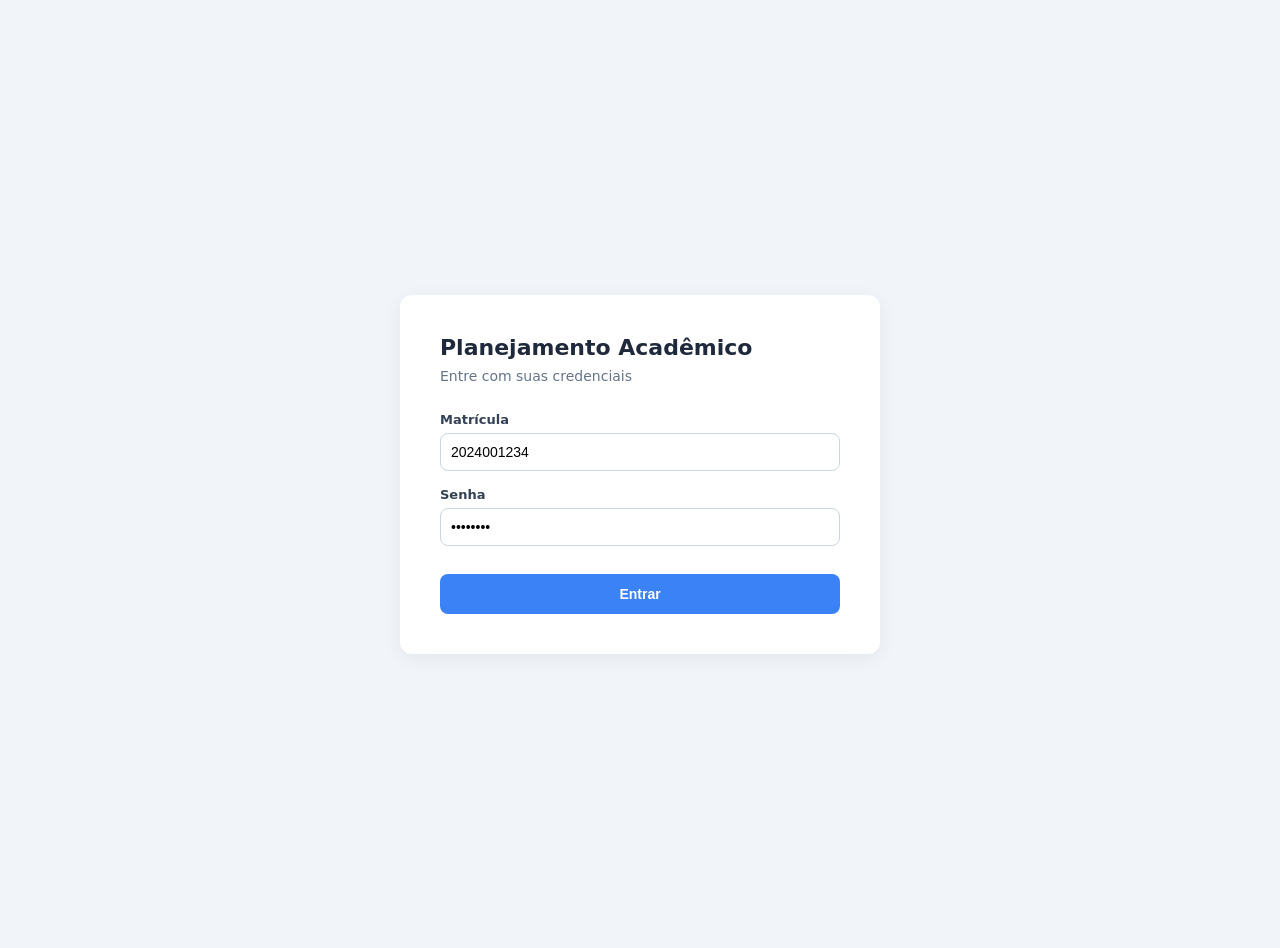
==== index.html @ 9d6e342e "primeiro commit" ====
<!DOCTYPE html>
<html lang="pt-BR">
<head>
  <meta charset="UTF-8">
  <meta name="viewport" content="width=device-width, initial-scale=1.0">
  <title>Login — Planejamento Acadêmico</title>
  <link rel="stylesheet" href="assets/estilo.css">
</head>
<body>

  <div style="min-height: 100vh; display: flex; align-items: center; justify-content: center; background: #f1f5f9; padding: 24px;">
    <div style="background: white; border-radius: 12px; padding: 40px; width: 100%; max-width: 400px; box-shadow: 0 4px 20px rgba(0,0,0,0.06);">

      <h1 style="margin: 0 0 8px 0; font-size: 22px; color: #1e293b;">Planejamento Acadêmico</h1>
      <p style="margin: 0 0 28px 0; color: #64748b; font-size: 14px;">
        Entre com suas credenciais
      </p>

      <label style="display: block; font-size: 13px; font-weight: 600; color: #334155; margin-bottom: 6px;">
        Matrícula
      </label>
      <input type="text" value="2024001234"
             style="width: 100%; padding: 10px; border: 1px solid #cbd5e1; border-radius: 8px; font-size: 14px; margin-bottom: 16px; box-sizing: border-box;">

      <label style="display: block; font-size: 13px; font-weight: 600; color: #334155; margin-bottom: 6px;">
        Senha
      </label>
      <input type="password" value="••••••••"
             style="width: 100%; padding: 10px; border: 1px solid #cbd5e1; border-radius: 8px; font-size: 14px; margin-bottom: 28px; box-sizing: border-box;">

      <button id="btn-entrar"
              style="width: 100%; padding: 12px; background: #3b82f6; color: white; border: none; border-radius: 8px; font-size: 14px; font-weight: 600; cursor: pointer;">
        Entrar
      </button>

    </div>
  </div>

  <script>
    document.getElementById('btn-entrar').addEventListener('click', () => {
      const curso = localStorage.getItem('aluno_curso');
      const versao = localStorage.getItem('aluno_versao');

      if (curso && versao) {
        window.location.href = 'aluno/fluxograma.html';
      } else {
        window.location.href = 'escolher-curso.html';
      }
    });
  </script>

</body>
</html>
---- assets/estilo.css ----
body {
  font-family: system-ui, -apple-system, sans-serif;
  background: #f1f5f9;
  margin: 0;
}

.layout {
  display: flex;
  min-height: 100vh;
}

.sidebar {
  width: 250px;
  background: #1e293b;
  color: white;
  padding: 20px 0;
  min-height: 100vh;
  flex-shrink: 0;
}

.sidebar h1 {
  font-size: 16px;
  padding: 0 20px;
  margin: 0 0 20px 0;
}

.sidebar a {
  display: block;
  padding: 12px 20px;
  color: #cbd5e1;
  text-decoration: none;
  font-size: 14px;
}

.sidebar a:hover {
  background: #334155;
  color: white;
}

.sidebar a.ativo {
  background: #334155;
  color: white;
  border-left: 4px solid #3b82f6;
}

.conteudo {
  flex: 1;
  padding: 24px;
  min-width: 0;
}

/* Cards de disciplina */
.periodo {
  display: flex;
  gap: 20px;
  overflow-x: auto;
  padding-bottom: 16px;
  align-items: flex-start;
}

.coluna {
  flex-shrink: 0;
  width: 220px;
}

.coluna h2 {
  font-size: 13px;
  color: #64748b;
  text-transform: uppercase;
  text-align: center;
  margin: 0 0 12px 0;
}

.coluna.coluna-optativas {
  background: #f8fafc;
  border-left: 2px solid #e2e8f0;
  padding-left: 16px;
  padding-right: 8px;
  max-height: 70vh;
  overflow-y: auto;
  z-index: 1;
}

.coluna.coluna-optativas h2 {
  position: sticky;
  top: 0;
  background: #f8fafc;
  padding: 8px 0;
  z-index: 2;
  border-bottom: 1px solid #e2e8f0;
}
.disciplina {
  padding: 12px;
  border-radius: 8px;
  border: 2px solid;
  margin-bottom: 10px;
  cursor: pointer;
  transition: all 0.2s;
}

.disciplina:hover {
  transform: translateY(-2px);
  box-shadow: 0 4px 12px rgba(0,0,0,0.1);
}

.disciplina .codigo {
  font-size: 11px;
  opacity: 0.7;
  margin: 0;
}

.disciplina .nome {
  font-size: 14px;
  font-weight: 600;
  margin: 4px 0;
}

.disciplina .estado {
  font-size: 11px;
  opacity: 0.7;
  margin: 0;
}

/* Estados */
.futura {
  background: #f1f5f9;
  border-color: #cbd5e1;
  color: #475569;
}

.em-andamento {
  background: #dbeafe;
  border-color: #3b82f6;
  color: #1e40af;
}

.concluida {
  background: #dcfce7;
  border-color: #22c55e;
  color: #15803d;
}

.optativa {
  border-style: dashed;
}

/* Grafo */
#grafo-caminhos {
  height: 450px;
  border: 1px dashed #cbd5e1;
  background: #fafafa;
}

.aba-grafo {
  padding: 6px 14px;
  border-radius: 6px;
  border: 1px solid #cbd5e1;
  background: white;
  color: #475569;
  font-size: 13px;
  cursor: pointer;
  transition: all 0.15s;
}
.aba-grafo:hover {
  border-color: #3b82f6;
  color: #1e40af;
}
.aba-grafo.ativa {
  background: #1e293b;
  border-color: #1e293b;
  color: white;
}

/* Aba crítica: vermelha quando ativa */
.aba-grafo.aba-critica:hover {
  border-color: #dc2626;
  color: #991b1b;
}
.aba-grafo.aba-critica.ativa {
  background: #dc2626;
  border-color: #dc2626;
  color: white;
}
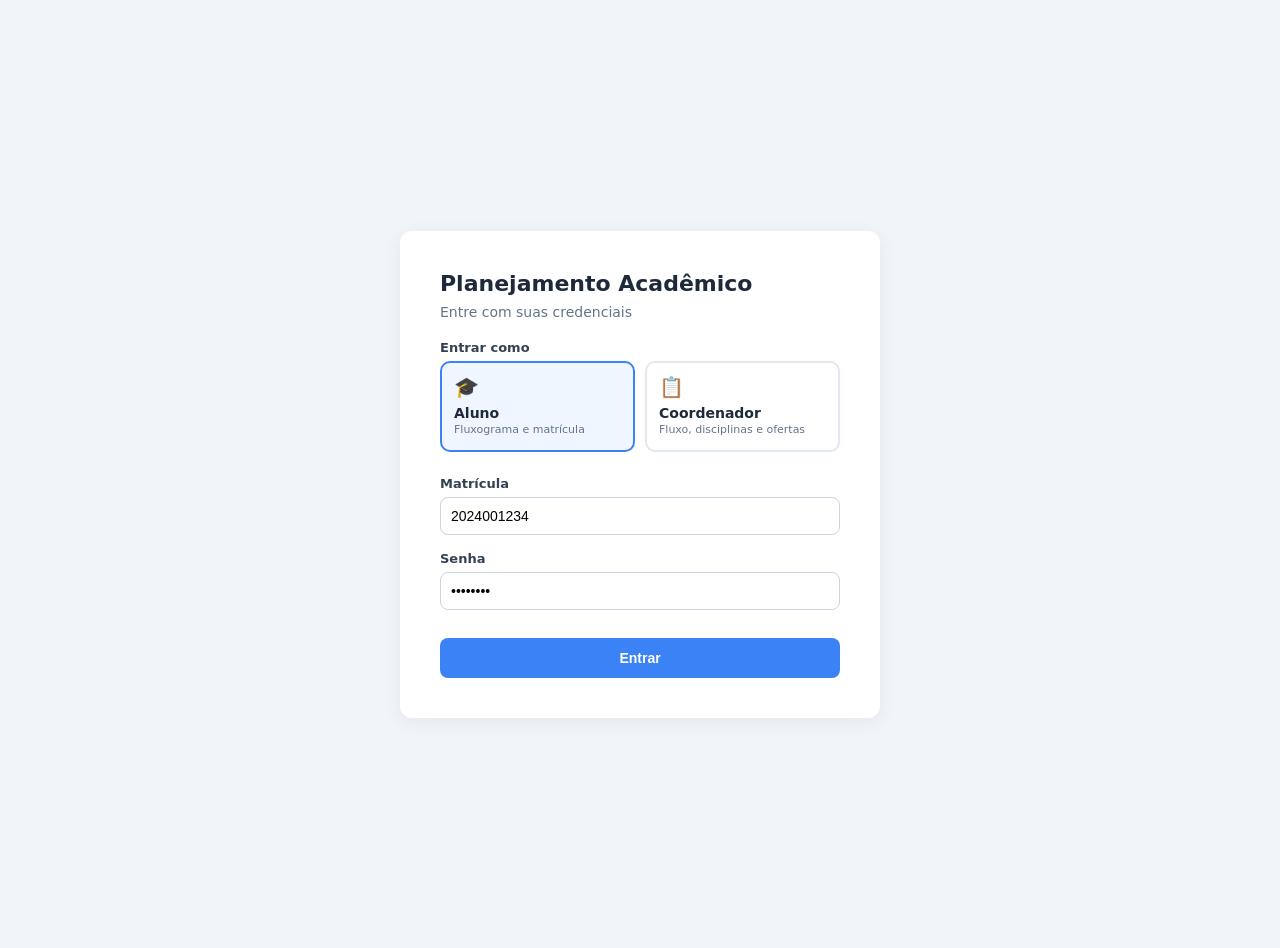
==== commit 83f216af: "Atualiza arquivos" ====
--- a/index.html
+++ b/index.html
@@ -5,6 +5,21 @@
   <meta name="viewport" content="width=device-width, initial-scale=1.0">
   <title>Login — Planejamento Acadêmico</title>
   <link rel="stylesheet" href="assets/estilo.css">
+  <style>
+    .papeis { display: grid; grid-template-columns: 1fr 1fr; gap: 10px; margin-bottom: 24px; }
+    .papel {
+      display: flex; flex-direction: column; align-items: flex-start; gap: 2px;
+      padding: 14px 12px; border: 2px solid #e2e8f0; border-radius: 10px;
+      background: white; cursor: pointer; text-align: left;
+      font-family: inherit; transition: all 0.15s;
+    }
+    .papel:hover { border-color: #93c5fd; background: #f8fafc; }
+    .papel.ativo { border-color: #3b82f6; background: #eff6ff; }
+    .papel .icone { font-size: 20px; line-height: 1; }
+    .papel .nome { font-size: 14px; font-weight: 700; color: #1e293b; margin-top: 6px; }
+    .papel .desc { font-size: 11px; color: #64748b; }
+    @media (max-width: 420px) { .papeis { grid-template-columns: 1fr; } }
+  </style>
 </head>
 <body>
 
@@ -12,14 +27,31 @@
     <div style="background: white; border-radius: 12px; padding: 40px; width: 100%; max-width: 400px; box-shadow: 0 4px 20px rgba(0,0,0,0.06);">
 
       <h1 style="margin: 0 0 8px 0; font-size: 22px; color: #1e293b;">Planejamento Acadêmico</h1>
-      <p style="margin: 0 0 28px 0; color: #64748b; font-size: 14px;">
+      <p style="margin: 0 0 20px 0; color: #64748b; font-size: 14px;">
         Entre com suas credenciais
       </p>
 
       <label style="display: block; font-size: 13px; font-weight: 600; color: #334155; margin-bottom: 6px;">
+        Entrar como
+      </label>
+
+      <div class="papeis">
+        <button type="button" class="papel ativo" data-papel="aluno">
+          <span class="icone">🎓</span>
+          <span class="nome">Aluno</span>
+          <span class="desc">Fluxograma e matrícula</span>
+        </button>
+        <button type="button" class="papel" data-papel="coordenador">
+          <span class="icone">📋</span>
+          <span class="nome">Coordenador</span>
+          <span class="desc">Fluxo, disciplinas e ofertas</span>
+        </button>
+      </div>
+
+      <label id="label-login" style="display: block; font-size: 13px; font-weight: 600; color: #334155; margin-bottom: 6px;">
         Matrícula
       </label>
-      <input type="text" value="2024001234"
+      <input id="input-login" type="text" value="2024001234"
              style="width: 100%; padding: 10px; border: 1px solid #cbd5e1; border-radius: 8px; font-size: 14px; margin-bottom: 16px; box-sizing: border-box;">
 
       <label style="display: block; font-size: 13px; font-weight: 600; color: #334155; margin-bottom: 6px;">
@@ -37,7 +69,38 @@
   </div>
 
   <script>
+    // ============================================================
+    // PAPEL (Aluno / Coordenador)
+    // ============================================================
+
+    let papel = 'aluno';
+    const inputLogin = document.getElementById('input-login');
+    const labelLogin = document.getElementById('label-login');
+
+    const papeis = {
+      aluno:      { label: 'Matrícula', valor: '2024001234' },
+      coordenador:{ label: 'E-mail',    valor: 'ana@coordenador.edu' }
+    };
+
+    document.querySelectorAll('.papel').forEach(btn => {
+      btn.addEventListener('click', () => {
+        papel = btn.dataset.papel;
+        document.querySelectorAll('.papel').forEach(b => b.classList.toggle('ativo', b === btn));
+        labelLogin.textContent = papeis[papel].label;
+        inputLogin.value = papeis[papel].valor;
+      });
+    });
+
+    // ============================================================
+    // ENTRAR
+    // ============================================================
+
     document.getElementById('btn-entrar').addEventListener('click', () => {
+      if (papel === 'coordenador') {
+        window.location.href = 'coordenador/fluxo.html';
+        return;
+      }
+
       const curso = localStorage.getItem('aluno_curso');
       const versao = localStorage.getItem('aluno_versao');
 
